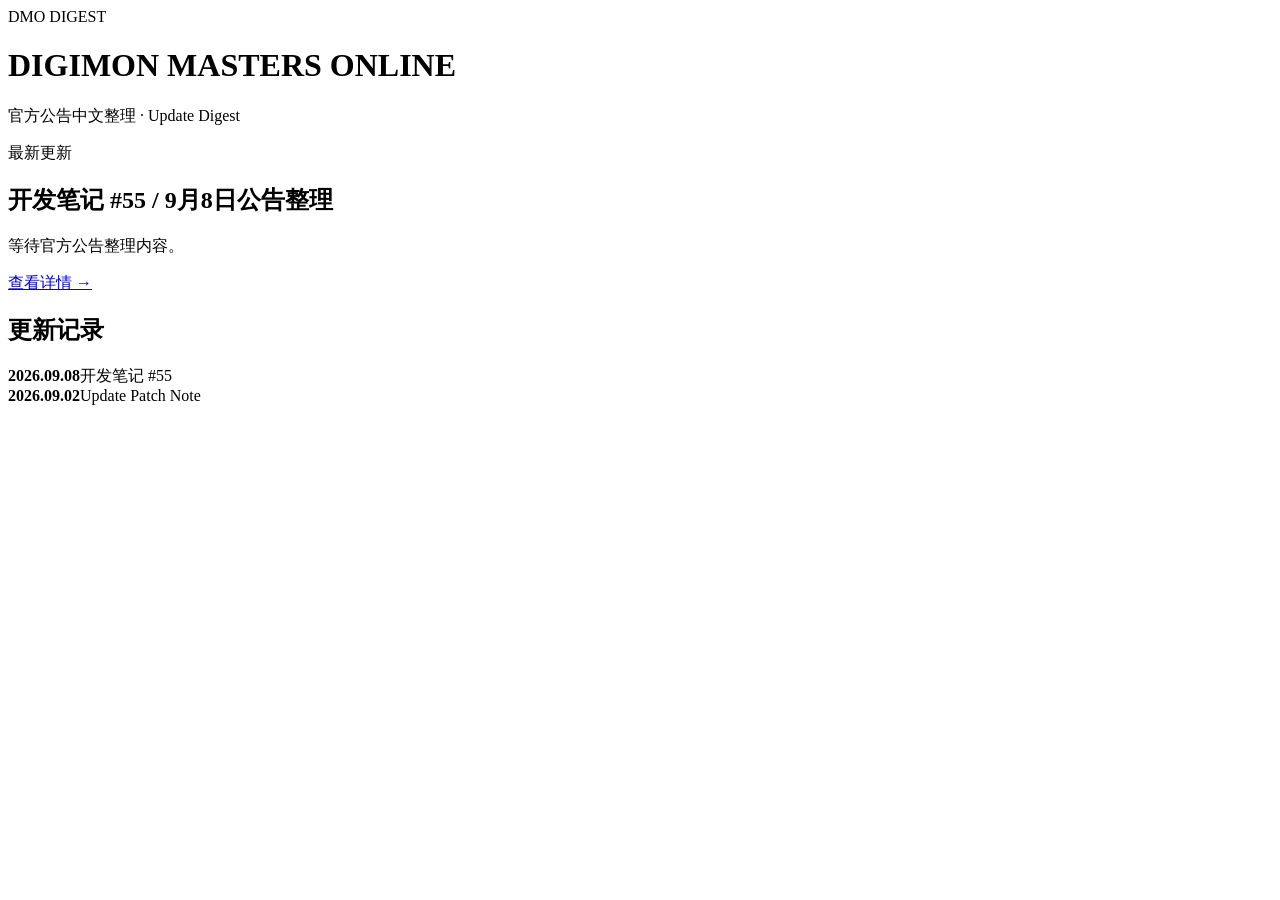
==== index.html @ 70abf109 "Create initial DMO Digest homepage" ====
<!DOCTYPE html>
<html lang="zh-CN">
<head>
<meta charset="UTF-8">
<meta name="viewport" content="width=device-width, initial-scale=1.0">
<title>Digimon Masters Digest</title>
<link rel="stylesheet" href="css/style.css">
</head>
<body>
<div class="bg"></div>
<header class="hero">
<div class="nav">DMO DIGEST</div>
<h1>DIGIMON MASTERS ONLINE</h1>
<p>官方公告中文整理 · Update Digest</p>
</header>
<main>
<section class="card featured">
<span>最新更新</span>
<h2>开发笔记 #55 / 9月8日公告整理</h2>
<p>等待官方公告整理内容。</p>
<a href="news/template.html">查看详情 →</a>
</section>
<section class="timeline">
<h2>更新记录</h2>
<div class="item"><b>2026.09.08</b><span>开发笔记 #55</span></div>
<div class="item"><b>2026.09.02</b><span>Update Patch Note</span></div>
</section>
</main>
<script src="js/main.js"></script>
</body>
</html>
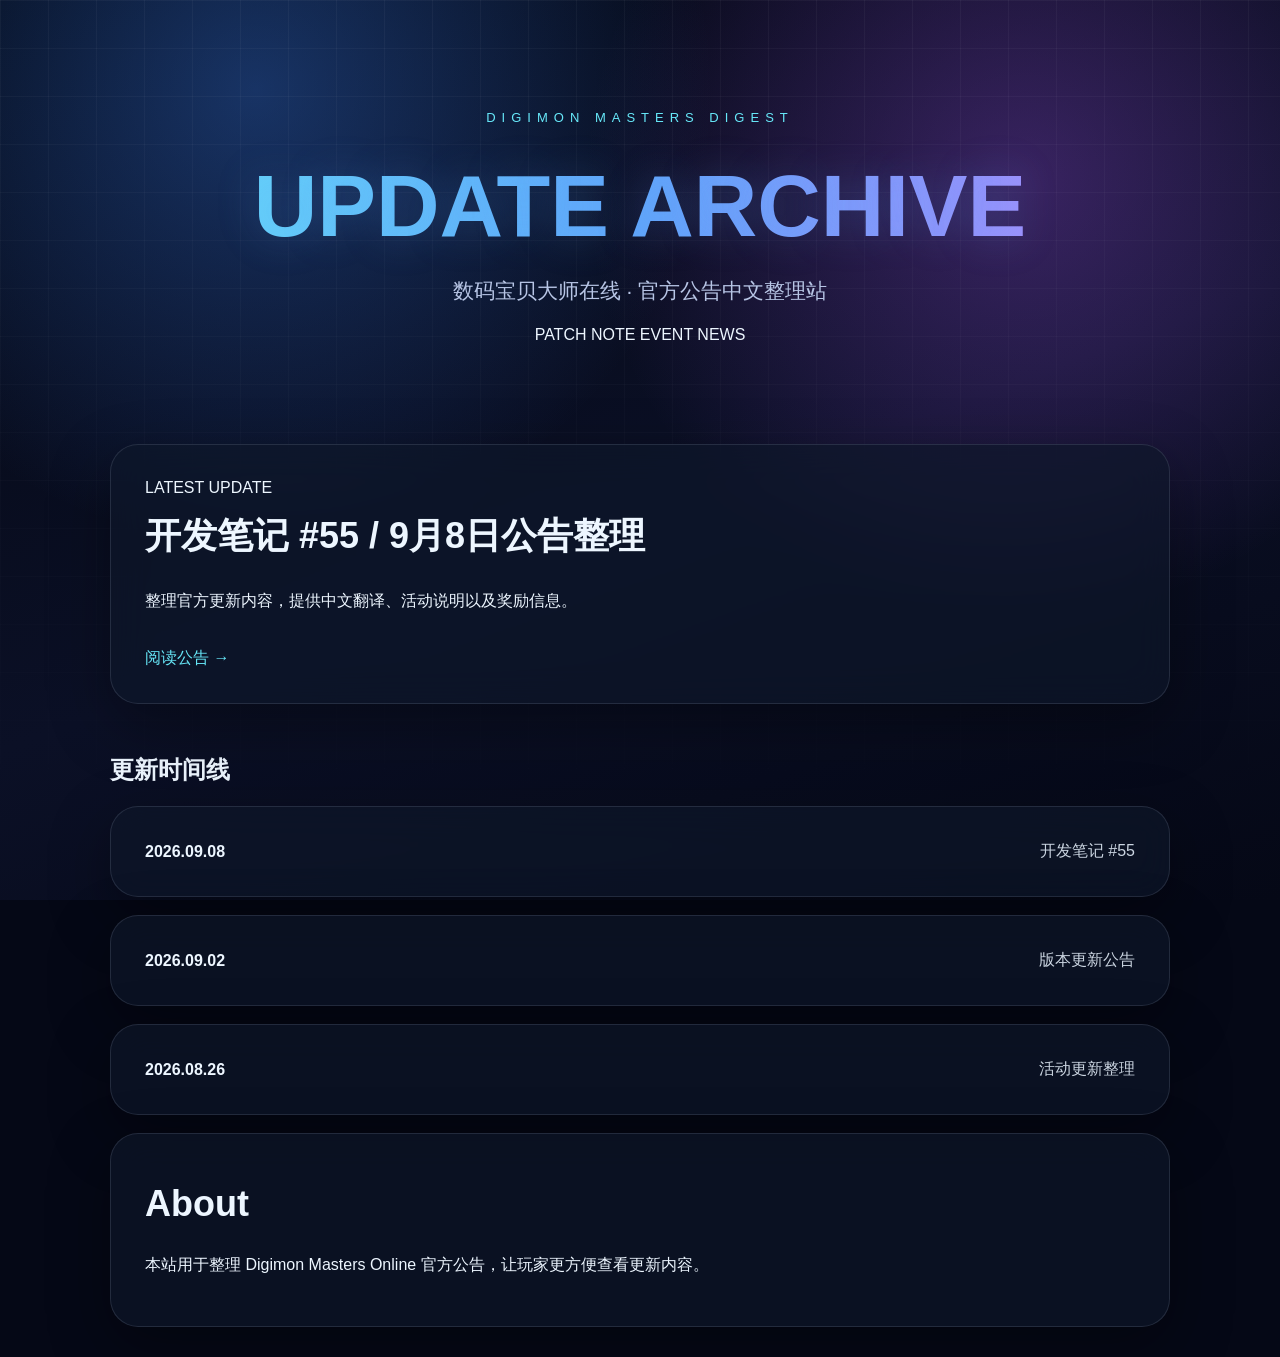
==== commit 3a657546: "Improve homepage layout and visual structure" ====
--- a/index.html
+++ b/index.html
@@ -9,21 +9,34 @@
 <body>
 <div class="bg"></div>
 <header class="hero">
-<div class="nav">DMO DIGEST</div>
-<h1>DIGIMON MASTERS ONLINE</h1>
-<p>官方公告中文整理 · Update Digest</p>
+<div class="nav">DIGIMON MASTERS DIGEST</div>
+<h1>UPDATE ARCHIVE</h1>
+<p>数码宝贝大师在线 · 官方公告中文整理站</p>
+<div class="tags">
+<span>PATCH NOTE</span>
+<span>EVENT</span>
+<span>NEWS</span>
+</div>
 </header>
+
 <main>
 <section class="card featured">
-<span>最新更新</span>
+<div class="badge">LATEST UPDATE</div>
 <h2>开发笔记 #55 / 9月8日公告整理</h2>
-<p>等待官方公告整理内容。</p>
-<a href="news/template.html">查看详情 →</a>
+<p>整理官方更新内容，提供中文翻译、活动说明以及奖励信息。</p>
+<a href="news/template.html">阅读公告 →</a>
 </section>
+
 <section class="timeline">
-<h2>更新记录</h2>
+<h2>更新时间线</h2>
 <div class="item"><b>2026.09.08</b><span>开发笔记 #55</span></div>
-<div class="item"><b>2026.09.02</b><span>Update Patch Note</span></div>
+<div class="item"><b>2026.09.02</b><span>版本更新公告</span></div>
+<div class="item"><b>2026.08.26</b><span>活动更新整理</span></div>
+</section>
+
+<section class="card about">
+<h2>About</h2>
+<p>本站用于整理 Digimon Masters Online 官方公告，让玩家更方便查看更新内容。</p>
 </section>
 </main>
 <script src="js/main.js"></script>
--- a/css/style.css
+++ b/css/style.css
@@ -0,0 +1 @@
+*{box-sizing:border-box}html{scroll-behavior:smooth}body{margin:0;background:#050816;color:#edf6ff;font-family:Inter,'Microsoft YaHei',sans-serif;min-height:100vh;overflow-x:hidden}.bg{position:fixed;inset:0;background:radial-gradient(circle at 20% 10%,rgba(59,130,246,.35),transparent 35%),radial-gradient(circle at 80% 20%,rgba(168,85,247,.3),transparent 35%),linear-gradient(160deg,#030712,#0b1026 55%,#050816);z-index:-2}.bg:after{content:"";position:absolute;inset:0;background-image:linear-gradient(rgba(255,255,255,.04) 1px,transparent 1px),linear-gradient(90deg,rgba(255,255,255,.04) 1px,transparent 1px);background-size:48px 48px;mask-image:linear-gradient(to bottom,black,transparent)}.hero{text-align:center;padding:110px 20px 70px}.nav{font-size:13px;letter-spacing:6px;color:#67e8f9;margin-bottom:35px;text-transform:uppercase}.hero h1{font-size:clamp(42px,8vw,88px);line-height:1.05;margin:0;background:linear-gradient(90deg,#67e8f9,#60a5fa,#c084fc);-webkit-background-clip:text;color:transparent;text-shadow:0 0 40px rgba(96,165,250,.25)}.hero p{color:#b7c5e5;font-size:21px;margin-top:25px}main{max-width:1100px;margin:auto;padding:30px 20px}.card,.item{background:rgba(15,23,42,.65);border:1px solid rgba(148,163,184,.18);border-radius:28px;padding:34px;backdrop-filter:blur(18px);box-shadow:0 20px 60px rgba(0,0,0,.35);transition:.35s}.card:hover,.item:hover{transform:translateY(-6px);border-color:rgba(103,232,249,.45);box-shadow:0 25px 80px rgba(59,130,246,.2)}.featured span{color:#67e8f9;font-weight:700;letter-spacing:2px}.card h2{font-size:36px;margin-top:15px}.card a{display:inline-block;margin-top:20px;color:#67e8f9;text-decoration:none}.timeline{margin-top:50px}.item{margin:18px 0;display:flex;justify-content:space-between;align-items:center}.item span{color:#cbd5e1}.tag{display:inline-block;padding:6px 14px;border-radius:999px;background:rgba(96,165,250,.15);color:#93c5fd;font-size:13px}@media(max-width:600px){.hero{padding:70px 15px}.hero p{font-size:17px}.card{padding:24px}.card h2{font-size:26px}.item{flex-direction:column;align-items:flex-start;gap:12px}}
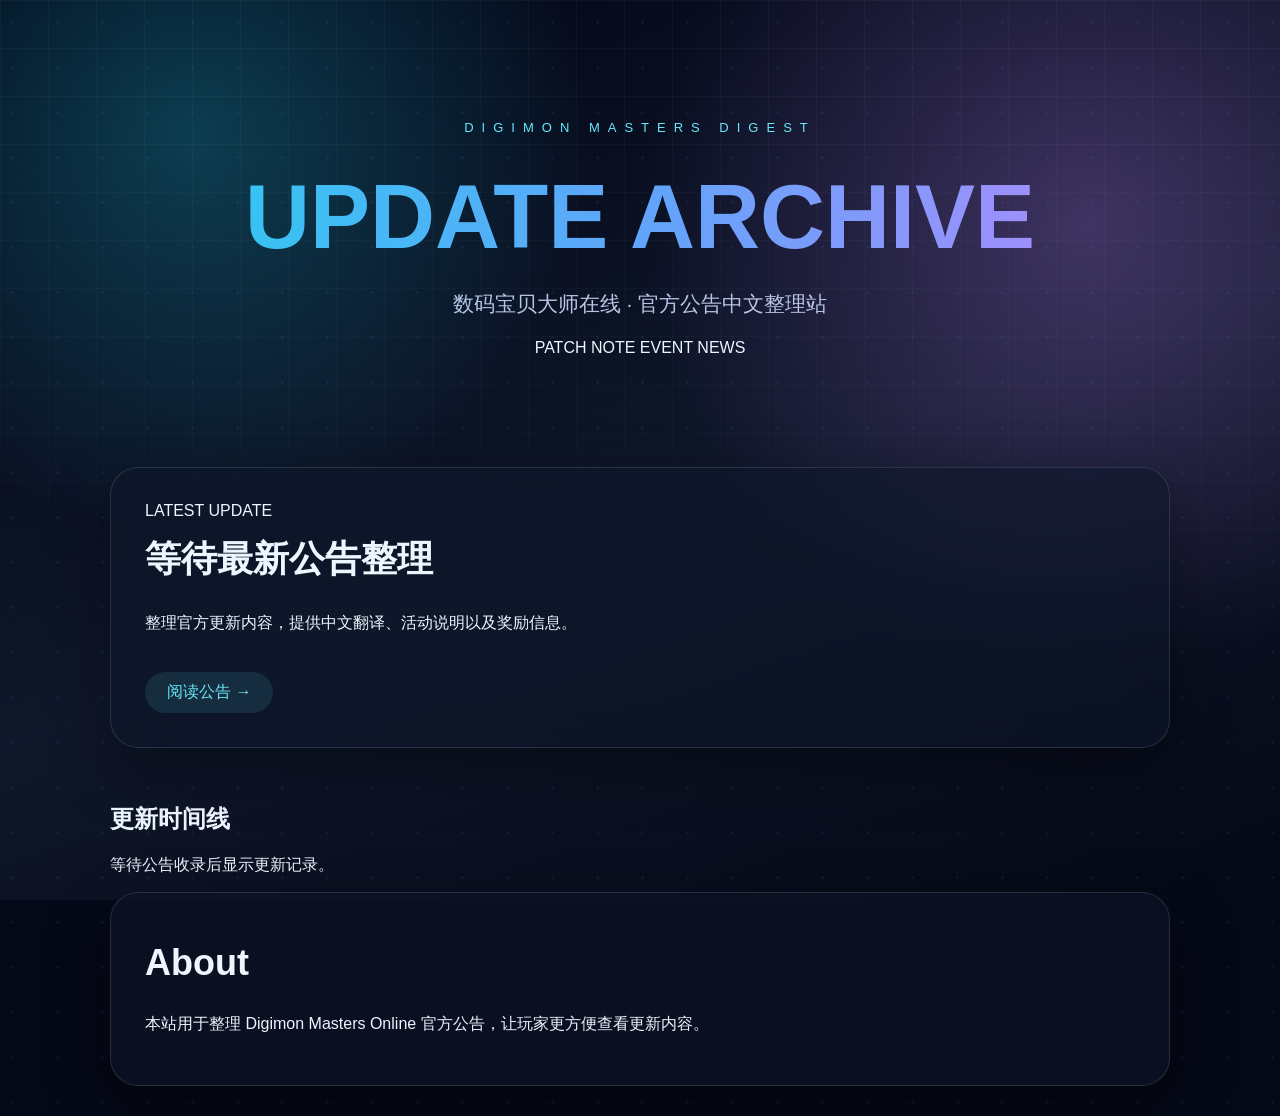
==== commit 6b2ec682: "Remove placeholder timeline entries" ====
--- a/index.html
+++ b/index.html
@@ -22,16 +22,14 @@
 <main>
 <section class="card featured">
 <div class="badge">LATEST UPDATE</div>
-<h2>开发笔记 #55 / 9月8日公告整理</h2>
+<h2>等待最新公告整理</h2>
 <p>整理官方更新内容，提供中文翻译、活动说明以及奖励信息。</p>
 <a href="news/template.html">阅读公告 →</a>
 </section>
 
 <section class="timeline">
 <h2>更新时间线</h2>
-<div class="item"><b>2026.09.08</b><span>开发笔记 #55</span></div>
-<div class="item"><b>2026.09.02</b><span>版本更新公告</span></div>
-<div class="item"><b>2026.08.26</b><span>活动更新整理</span></div>
+<p class="empty">等待公告收录后显示更新记录。</p>
 </section>
 
 <section class="card about">
--- a/css/style.css
+++ b/css/style.css
@@ -1 +1 @@
-*{box-sizing:border-box}html{scroll-behavior:smooth}body{margin:0;background:#050816;color:#edf6ff;font-family:Inter,'Microsoft YaHei',sans-serif;min-height:100vh;overflow-x:hidden}.bg{position:fixed;inset:0;background:radial-gradient(circle at 20% 10%,rgba(59,130,246,.35),transparent 35%),radial-gradient(circle at 80% 20%,rgba(168,85,247,.3),transparent 35%),linear-gradient(160deg,#030712,#0b1026 55%,#050816);z-index:-2}.bg:after{content:"";position:absolute;inset:0;background-image:linear-gradient(rgba(255,255,255,.04) 1px,transparent 1px),linear-gradient(90deg,rgba(255,255,255,.04) 1px,transparent 1px);background-size:48px 48px;mask-image:linear-gradient(to bottom,black,transparent)}.hero{text-align:center;padding:110px 20px 70px}.nav{font-size:13px;letter-spacing:6px;color:#67e8f9;margin-bottom:35px;text-transform:uppercase}.hero h1{font-size:clamp(42px,8vw,88px);line-height:1.05;margin:0;background:linear-gradient(90deg,#67e8f9,#60a5fa,#c084fc);-webkit-background-clip:text;color:transparent;text-shadow:0 0 40px rgba(96,165,250,.25)}.hero p{color:#b7c5e5;font-size:21px;margin-top:25px}main{max-width:1100px;margin:auto;padding:30px 20px}.card,.item{background:rgba(15,23,42,.65);border:1px solid rgba(148,163,184,.18);border-radius:28px;padding:34px;backdrop-filter:blur(18px);box-shadow:0 20px 60px rgba(0,0,0,.35);transition:.35s}.card:hover,.item:hover{transform:translateY(-6px);border-color:rgba(103,232,249,.45);box-shadow:0 25px 80px rgba(59,130,246,.2)}.featured span{color:#67e8f9;font-weight:700;letter-spacing:2px}.card h2{font-size:36px;margin-top:15px}.card a{display:inline-block;margin-top:20px;color:#67e8f9;text-decoration:none}.timeline{margin-top:50px}.item{margin:18px 0;display:flex;justify-content:space-between;align-items:center}.item span{color:#cbd5e1}.tag{display:inline-block;padding:6px 14px;border-radius:999px;background:rgba(96,165,250,.15);color:#93c5fd;font-size:13px}@media(max-width:600px){.hero{padding:70px 15px}.hero p{font-size:17px}.card{padding:24px}.card h2{font-size:26px}.item{flex-direction:column;align-items:flex-start;gap:12px}}+*{box-sizing:border-box}html{scroll-behavior:smooth}body{margin:0;background:#050816;color:#edf6ff;font-family:Inter,'Microsoft YaHei',sans-serif;min-height:100vh;overflow-x:hidden}.bg{position:fixed;inset:0;background:radial-gradient(circle at 15% 15%,rgba(34,211,238,.25),transparent 30%),radial-gradient(circle at 85% 25%,rgba(192,132,252,.28),transparent 35%),linear-gradient(160deg,#020617,#0f172a 55%,#050816);z-index:-2}.bg:before{content:"";position:absolute;inset:-50%;background:radial-gradient(circle,rgba(96,165,250,.08) 1px,transparent 2px);background-size:45px 45px;animation:moveBg 20s linear infinite}.bg:after{content:"";position:absolute;inset:0;background-image:linear-gradient(rgba(255,255,255,.035) 1px,transparent 1px),linear-gradient(90deg,rgba(255,255,255,.035) 1px,transparent 1px);background-size:48px 48px;mask-image:linear-gradient(to bottom,black,transparent)}@keyframes moveBg{from{transform:translate(0,0)}to{transform:translate(45px,45px)}}.hero{text-align:center;padding:120px 20px 80px}.nav{font-size:13px;letter-spacing:8px;color:#67e8f9;margin-bottom:35px;text-transform:uppercase}.hero h1{font-size:clamp(42px,8vw,90px);line-height:1.05;margin:0;background:linear-gradient(90deg,#22d3ee,#60a5fa,#c084fc);-webkit-background-clip:text;color:transparent;animation:titleGlow 4s ease-in-out infinite}@keyframes titleGlow{50%{filter:drop-shadow(0 0 22px rgba(96,165,250,.5))}}.hero p{color:#b7c5e5;font-size:21px;margin-top:25px}main{max-width:1100px;margin:auto;padding:30px 20px}.card,.item{background:rgba(15,23,42,.58);border:1px solid rgba(148,163,184,.2);border-radius:28px;padding:34px;backdrop-filter:blur(20px);box-shadow:0 20px 60px rgba(0,0,0,.35);transition:.35s}.card:hover,.item:hover{transform:translateY(-8px);border-color:rgba(103,232,249,.55);box-shadow:0 30px 90px rgba(34,211,238,.18)}.featured span{color:#67e8f9;font-weight:700;letter-spacing:3px}.card h2{font-size:36px;margin-top:15px}.card a{display:inline-flex;margin-top:22px;padding:10px 22px;border-radius:999px;background:rgba(103,232,249,.1);color:#67e8f9;text-decoration:none}.timeline{margin-top:55px}.item{margin:18px 0;display:flex;justify-content:space-between;align-items:center}.item b{color:#fff}.item span{color:#cbd5e1}.tag{display:inline-block;padding:6px 14px;border-radius:999px;background:rgba(96,165,250,.15);color:#93c5fd;font-size:13px}@media(max-width:600px){.hero{padding:70px 15px}.hero p{font-size:17px}.card{padding:24px}.card h2{font-size:26px}.item{flex-direction:column;align-items:flex-start;gap:12px}}
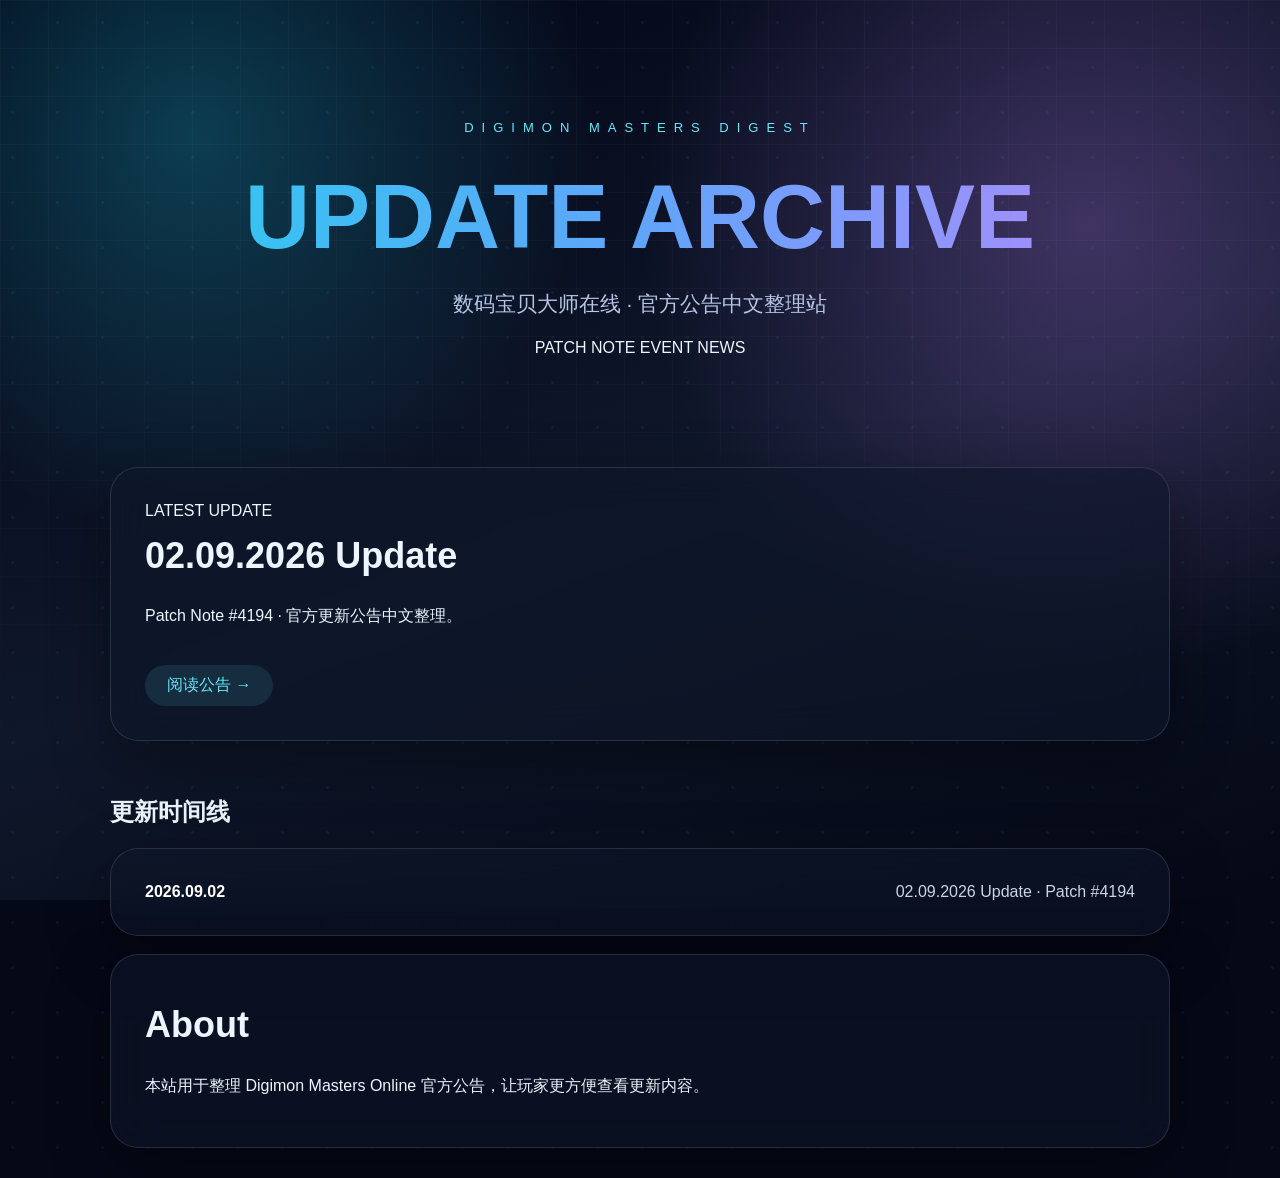
==== commit beb0cb6d: "Add patch note 4194 as first real update entry" ====
--- a/index.html
+++ b/index.html
@@ -22,14 +22,14 @@
 <main>
 <section class="card featured">
 <div class="badge">LATEST UPDATE</div>
-<h2>等待最新公告整理</h2>
-<p>整理官方更新内容，提供中文翻译、活动说明以及奖励信息。</p>
-<a href="news/template.html">阅读公告 →</a>
+<h2>02.09.2026 Update</h2>
+<p>Patch Note #4194 · 官方更新公告中文整理。</p>
+<a href="news/4194.html">阅读公告 →</a>
 </section>
 
 <section class="timeline">
 <h2>更新时间线</h2>
-<p class="empty">等待公告收录后显示更新记录。</p>
+<div class="item"><b>2026.09.02</b><span>02.09.2026 Update · Patch #4194</span></div>
 </section>
 
 <section class="card about">
